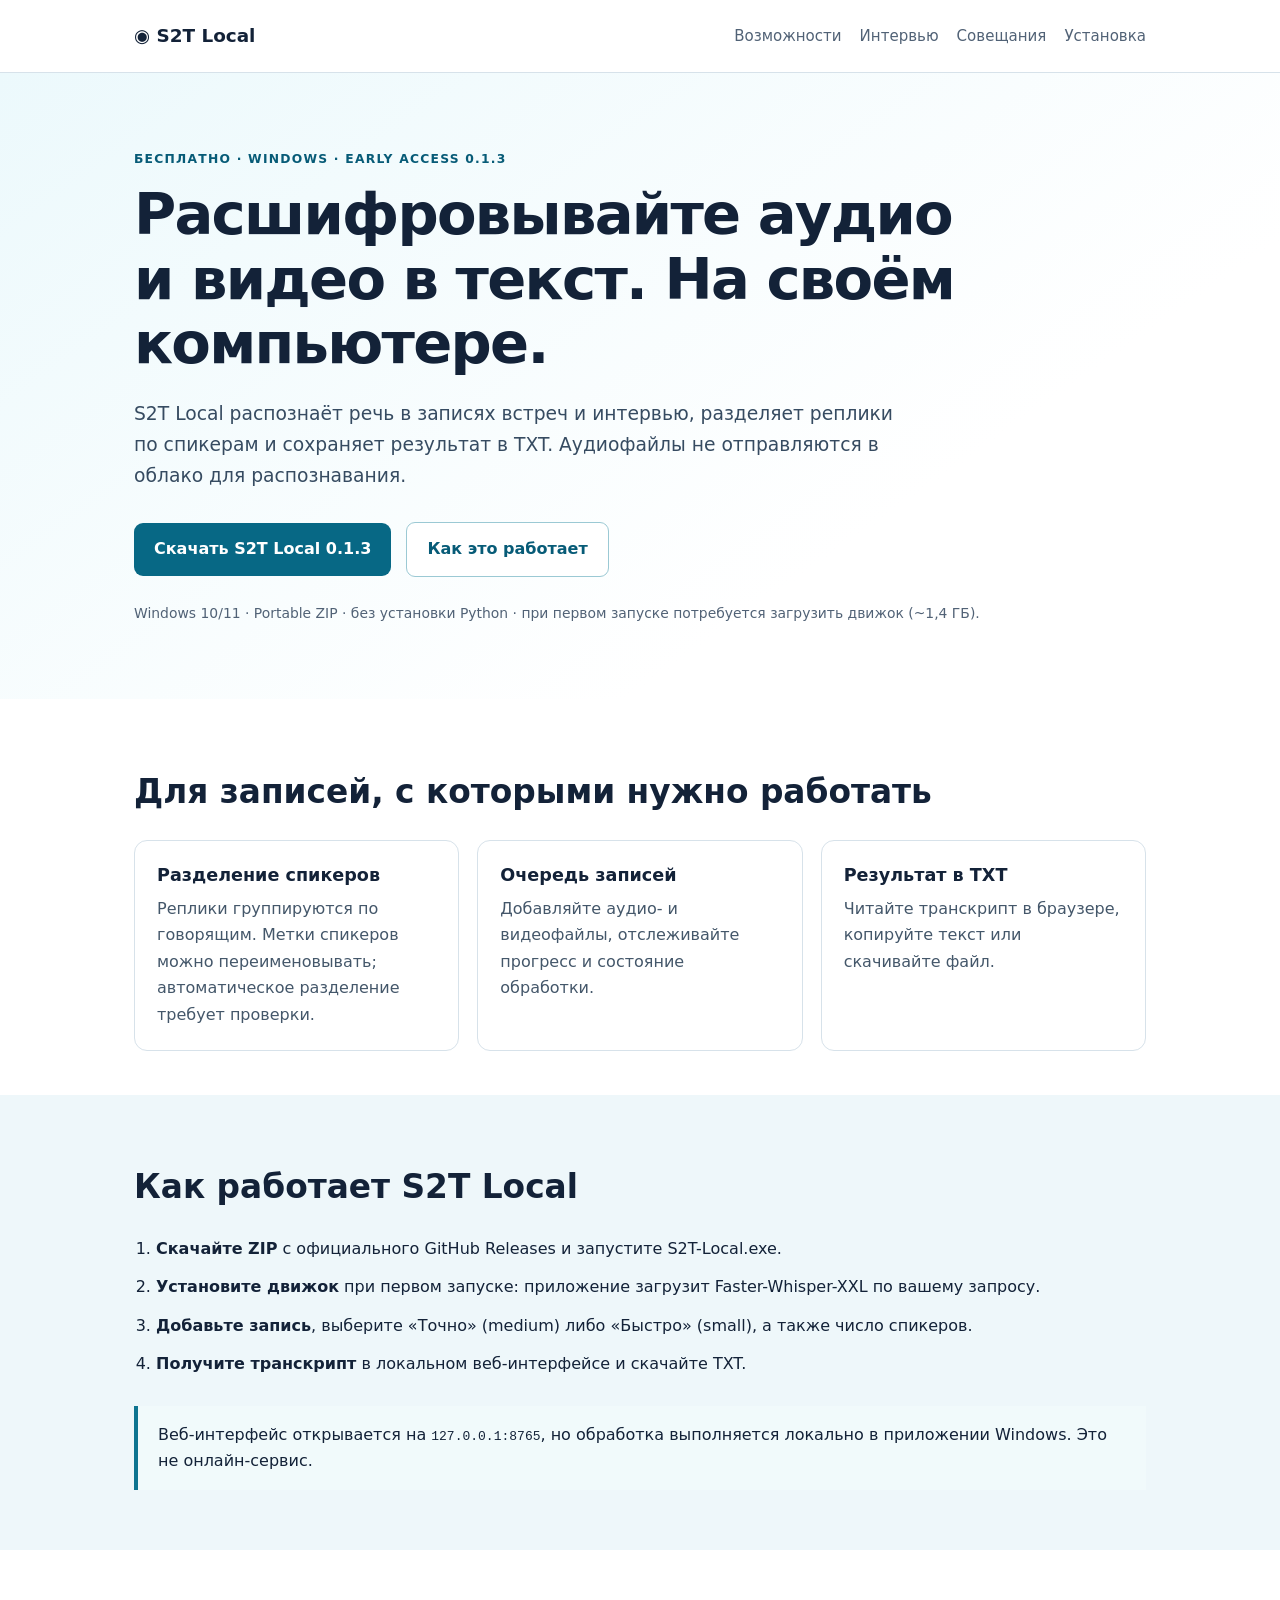
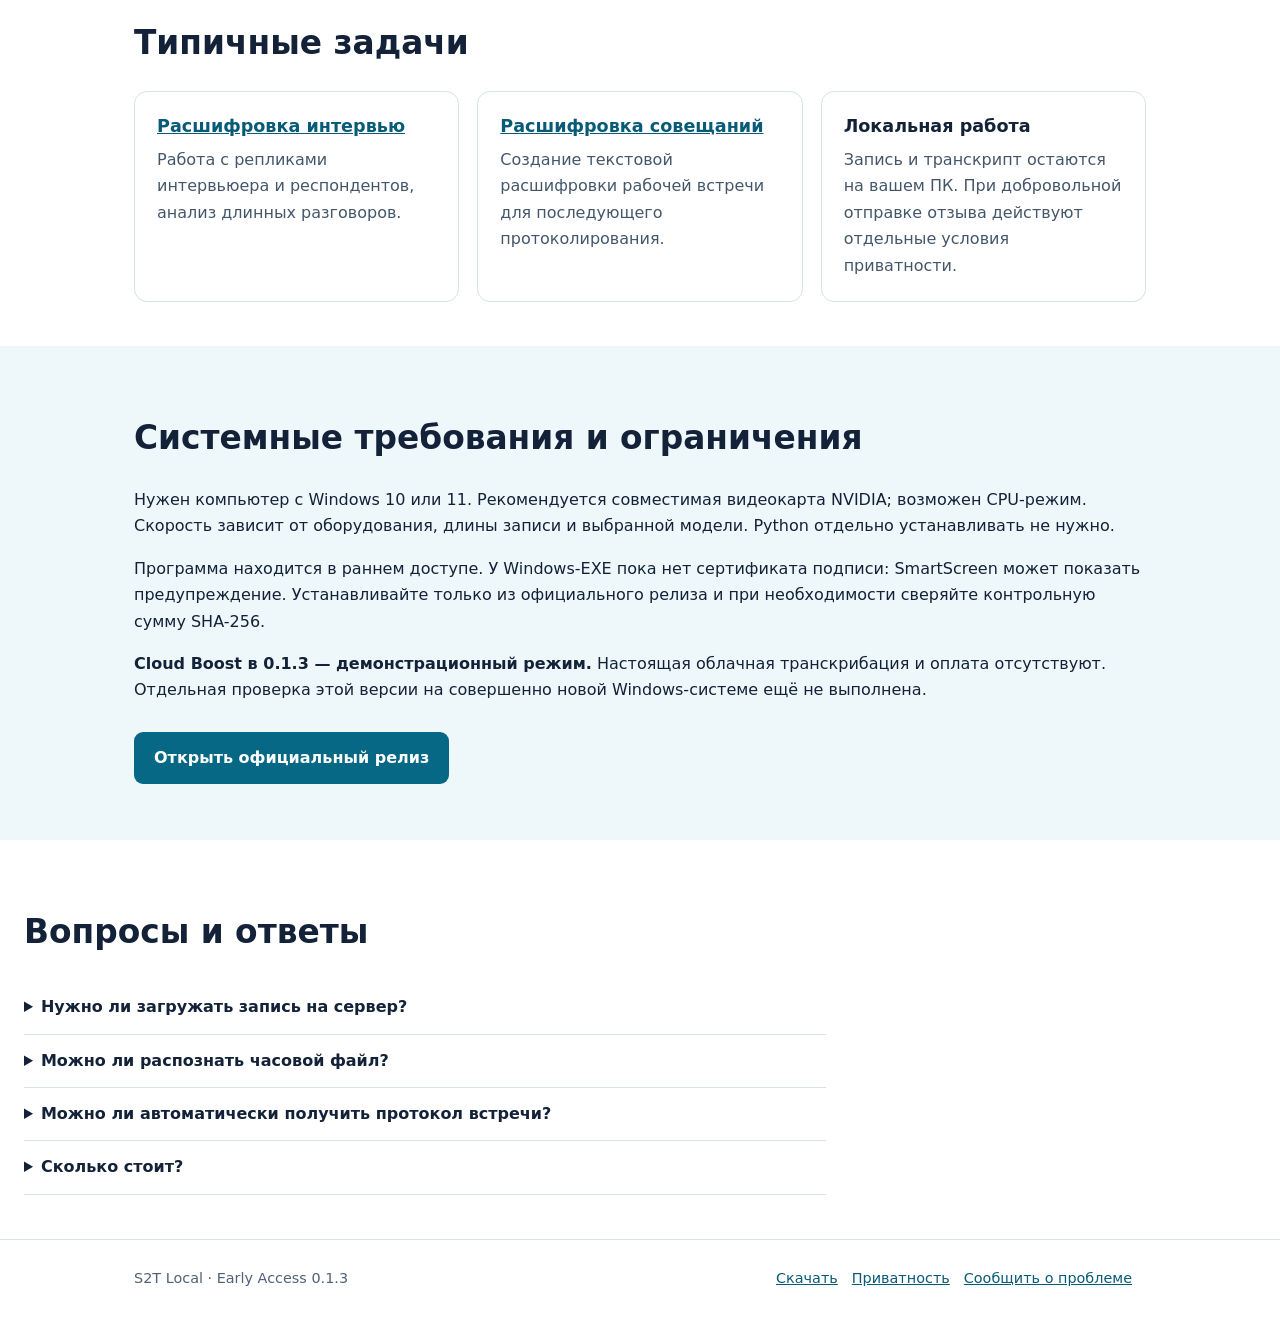
==== docs/index.html @ 8a7aca01 "site: add draft docs/index.html" ====
<!doctype html>
<html lang="ru"><head><meta charset="utf-8"><meta name="viewport" content="width=device-width,initial-scale=1">
<title>Транскрибация аудио и видео локально на Windows — S2T Local</title>
<meta name="description" content="S2T Local: бесплатная транскрибация аудио и видео на Windows с разделением спикеров. Записи обрабатываются на вашем компьютере, без загрузки в облако.">
<link rel="canonical" href="https://octopus-inc.github.io/s2t-local/"><link rel="stylesheet" href="style.css"><meta name="theme-color" content="#076885">
<meta property="og:type" content="website"><meta property="og:title" content="S2T Local — локальная транскрибация аудио и видео"><meta property="og:description" content="Расшифровывайте встречи и интервью на своём Windows-компьютере. Бесплатный Early Access.">
</head><body>
<header class="site-header"><div class="wrap nav"><a class="brand" href="./">◉ S2T Local</a><nav class="navlinks" aria-label="Основная навигация"><a href="#features">Возможности</a><a href="interviews/">Интервью</a><a href="meetings/">Совещания</a><a href="#install">Установка</a></nav></div></header>
<main><div class="hero"><div class="wrap"><div class="eyebrow">Бесплатно · Windows · Early Access 0.1.3</div>
<h1>Расшифровывайте аудио и видео в текст. На своём компьютере.</h1>
<p class="lead">S2T Local распознаёт речь в записях встреч и интервью, разделяет реплики по спикерам и сохраняет результат в TXT. Аудиофайлы не отправляются в облако для распознавания.</p>
<a class="btn" href="https://github.com/Octopus-inc/s2t-local/releases/tag/v0.1.3">Скачать S2T Local 0.1.3</a>
<a class="btn secondary" href="#how">Как это работает</a>
<p class="fine">Windows 10/11 · Portable ZIP · без установки Python · при первом запуске потребуется загрузить движок (~1,4 ГБ).</p>
</div></div>
<section id="features"><div class="wrap"><h2>Для записей, с которыми нужно работать</h2>
<div class="grid"><article class="tile"><h3>Разделение спикеров</h3><p>Реплики группируются по говорящим. Метки спикеров можно переименовывать; автоматическое разделение требует проверки.</p></article>
<article class="tile"><h3>Очередь записей</h3><p>Добавляйте аудио- и видеофайлы, отслеживайте прогресс и состояние обработки.</p></article>
<article class="tile"><h3>Результат в TXT</h3><p>Читайте транскрипт в браузере, копируйте текст или скачивайте файл.</p></article></div></div></section>
<section id="how" class="soft"><div class="wrap"><h2>Как работает S2T Local</h2><ol class="steps">
<li><strong>Скачайте ZIP</strong> с официального GitHub Releases и запустите S2T-Local.exe.</li>
<li><strong>Установите движок</strong> при первом запуске: приложение загрузит Faster-Whisper-XXL по вашему запросу.</li>
<li><strong>Добавьте запись</strong>, выберите «Точно» (medium) либо «Быстро» (small), а также число спикеров.</li>
<li><strong>Получите транскрипт</strong> в локальном веб-интерфейсе и скачайте TXT.</li>
</ol><p class="note">Веб-интерфейс открывается на <code>127.0.0.1:8765</code>, но обработка выполняется локально в приложении Windows. Это не онлайн-сервис.</p></div></section>
<section><div class="wrap"><h2>Типичные задачи</h2><div class="grid">
<article class="tile"><h3><a href="interviews/">Расшифровка интервью</a></h3><p>Работа с репликами интервьюера и респондентов, анализ длинных разговоров.</p></article>
<article class="tile"><h3><a href="meetings/">Расшифровка совещаний</a></h3><p>Создание текстовой расшифровки рабочей встречи для последующего протоколирования.</p></article>
<article class="tile"><h3>Локальная работа</h3><p>Запись и транскрипт остаются на вашем ПК. При добровольной отправке отзыва действуют отдельные условия приватности.</p></article>
</div></div></section>
<section id="install" class="soft"><div class="wrap"><h2>Системные требования и ограничения</h2>
<p>Нужен компьютер с Windows 10 или 11. Рекомендуется совместимая видеокарта NVIDIA; возможен CPU-режим. Скорость зависит от оборудования, длины записи и выбранной модели. Python отдельно устанавливать не нужно.</p>
<p>Программа находится в раннем доступе. У Windows-EXE пока нет сертификата подписи: SmartScreen может показать предупреждение. Устанавливайте только из официального релиза и при необходимости сверяйте контрольную сумму SHA-256.</p>
<p><strong>Cloud Boost в 0.1.3 — демонстрационный режим.</strong> Настоящая облачная транскрибация и оплата отсутствуют. Отдельная проверка этой версии на совершенно новой Windows-системе ещё не выполнена.</p>
<a class="btn" href="https://github.com/Octopus-inc/s2t-local/releases/tag/v0.1.3">Открыть официальный релиз</a></div></section>
<section class="faq"><div class="wrap"><h2>Вопросы и ответы</h2>
<details><summary>Нужно ли загружать запись на сервер?</summary><p>Нет. Для распознавания приложение обрабатывает записи локально. Кнопки Cloud Boost и обратной связи описаны отдельно в политике приватности.</p></details>
<details><summary>Можно ли распознать часовой файл?</summary><p>Да, приложение предназначено в том числе для длинных записей. Скорость и качество зависят от компьютера, записи и выбранного режима.</p></details>
<details><summary>Можно ли автоматически получить протокол встречи?</summary><p>Сейчас S2T Local создаёт транскрипт в TXT. Генерация протокола и списка задач не входит в версию 0.1.3.</p></details>
<details><summary>Сколько стоит?</summary><p>Версия Early Access 0.1.3 доступна бесплатно. Платной транскрибации в приложении сейчас нет.</p></details>
</div></section></main>
<footer class="site-footer"><div class="wrap footrow"><span>S2T Local · Early Access 0.1.3</span><div><a href="https://github.com/Octopus-inc/s2t-local/releases/tag/v0.1.3">Скачать</a><a href="https://github.com/Octopus-inc/s2t-local/blob/main/PRIVACY.md">Приватность</a><a href="https://github.com/Octopus-inc/s2t-local/issues">Сообщить о проблеме</a></div></div></footer>
</body></html>
---- docs/style.css ----
:root{color-scheme:light;--ink:#132238;--muted:#516276;--accent:#0e7490;--soft:#eef7fa;--border:#d7e2ea;--bg:#fff;font-family:system-ui,-apple-system,"Segoe UI",Roboto,Arial,sans-serif}*{box-sizing:border-box}html{scroll-behavior:smooth}body{margin:0;color:var(--ink);background:var(--bg);line-height:1.65}a{color:#075b77}a:focus-visible,button:focus-visible{outline:3px solid #f6ad55;outline-offset:3px}.wrap{max-width:1060px;padding:0 24px;margin:0 auto}.site-header{border-bottom:1px solid var(--border)}.nav{min-height:72px;display:flex;align-items:center;gap:24px;justify-content:space-between}.brand{font-weight:800;color:var(--ink);text-decoration:none;font-size:1.15rem}.navlinks{display:flex;flex-wrap:wrap;gap:18px;font-size:.94rem}.navlinks a{color:var(--muted);text-decoration:none}.navlinks a:hover{text-decoration:underline}.hero{padding:76px 0 60px;background:linear-gradient(145deg,#ecf9fc 0%,#fff 70%)}.eyebrow{text-transform:uppercase;letter-spacing:.1em;font-size:.77rem;font-weight:750;color:#075b77}.hero h1{font-size:clamp(2rem,5vw,3.6rem);line-height:1.12;max-width:830px;margin:14px 0 22px;letter-spacing:-.03em}.lead{font-size:1.17rem;max-width:780px;color:#364b61}.btn{display:inline-block;border-radius:9px;background:#076885;color:#fff;text-decoration:none;padding:13px 20px;font-weight:750;margin:12px 10px 12px 0}.btn:hover{background:#064e63}.btn.secondary{background:#fff;color:#075b77;border:1px solid #9bc9d4}.fine{font-size:.87rem;color:var(--muted)}section{padding:44px 0}h2{font-size:clamp(1.5rem,3vw,2.05rem);line-height:1.3}h3{font-size:1.1rem;line-height:1.4}.grid{display:grid;grid-template-columns:repeat(3,minmax(0,1fr));gap:18px}.tile{padding:22px;border:1px solid var(--border);border-radius:13px;background:#fff}.tile h3{margin:0 0 8px}.tile p{margin:0;color:#44576a}.muted{color:var(--muted)}.soft{background:var(--soft)}.steps{padding-left:22px}.steps li{padding:0 0 12px}.note{border-left:4px solid #0e7490;background:#f1fafb;padding:16px 20px}.faq{max-width:850px}.faq details{border-bottom:1px solid var(--border);padding:13px 0}.faq summary{font-weight:700;cursor:pointer}.site-footer{border-top:1px solid var(--border);padding:27px 0;color:var(--muted);font-size:.9rem}.footrow{display:flex;gap:20px;justify-content:space-between;flex-wrap:wrap}.footrow a{margin-right:14px}.breadcrumb{padding:16px 0 0;font-size:.9rem;color:var(--muted)}@media(max-width:720px){.nav{align-items:flex-start;flex-direction:column;padding:16px 0;gap:8px}.navlinks{gap:12px}.grid{grid-template-columns:1fr}.hero{padding:48px 0 36px}}@media(prefers-reduced-motion:reduce){html{scroll-behavior:auto}}
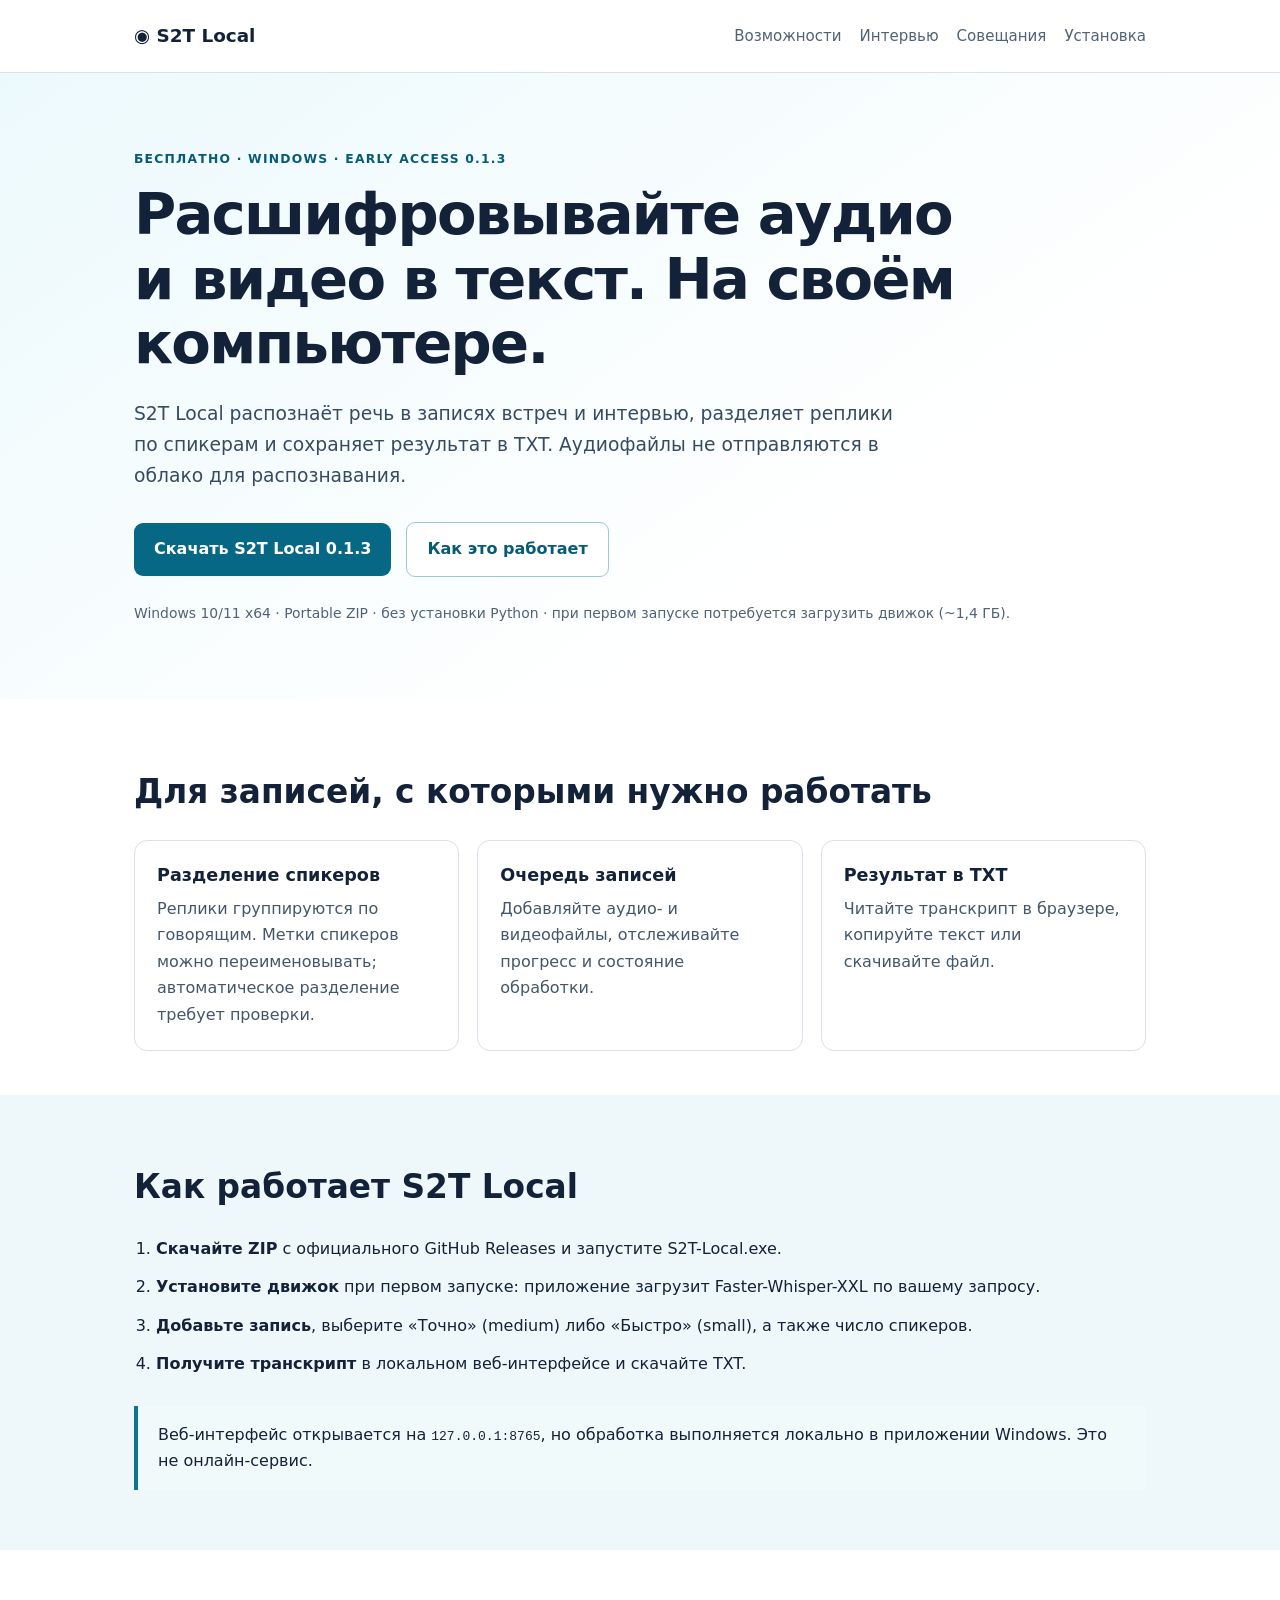
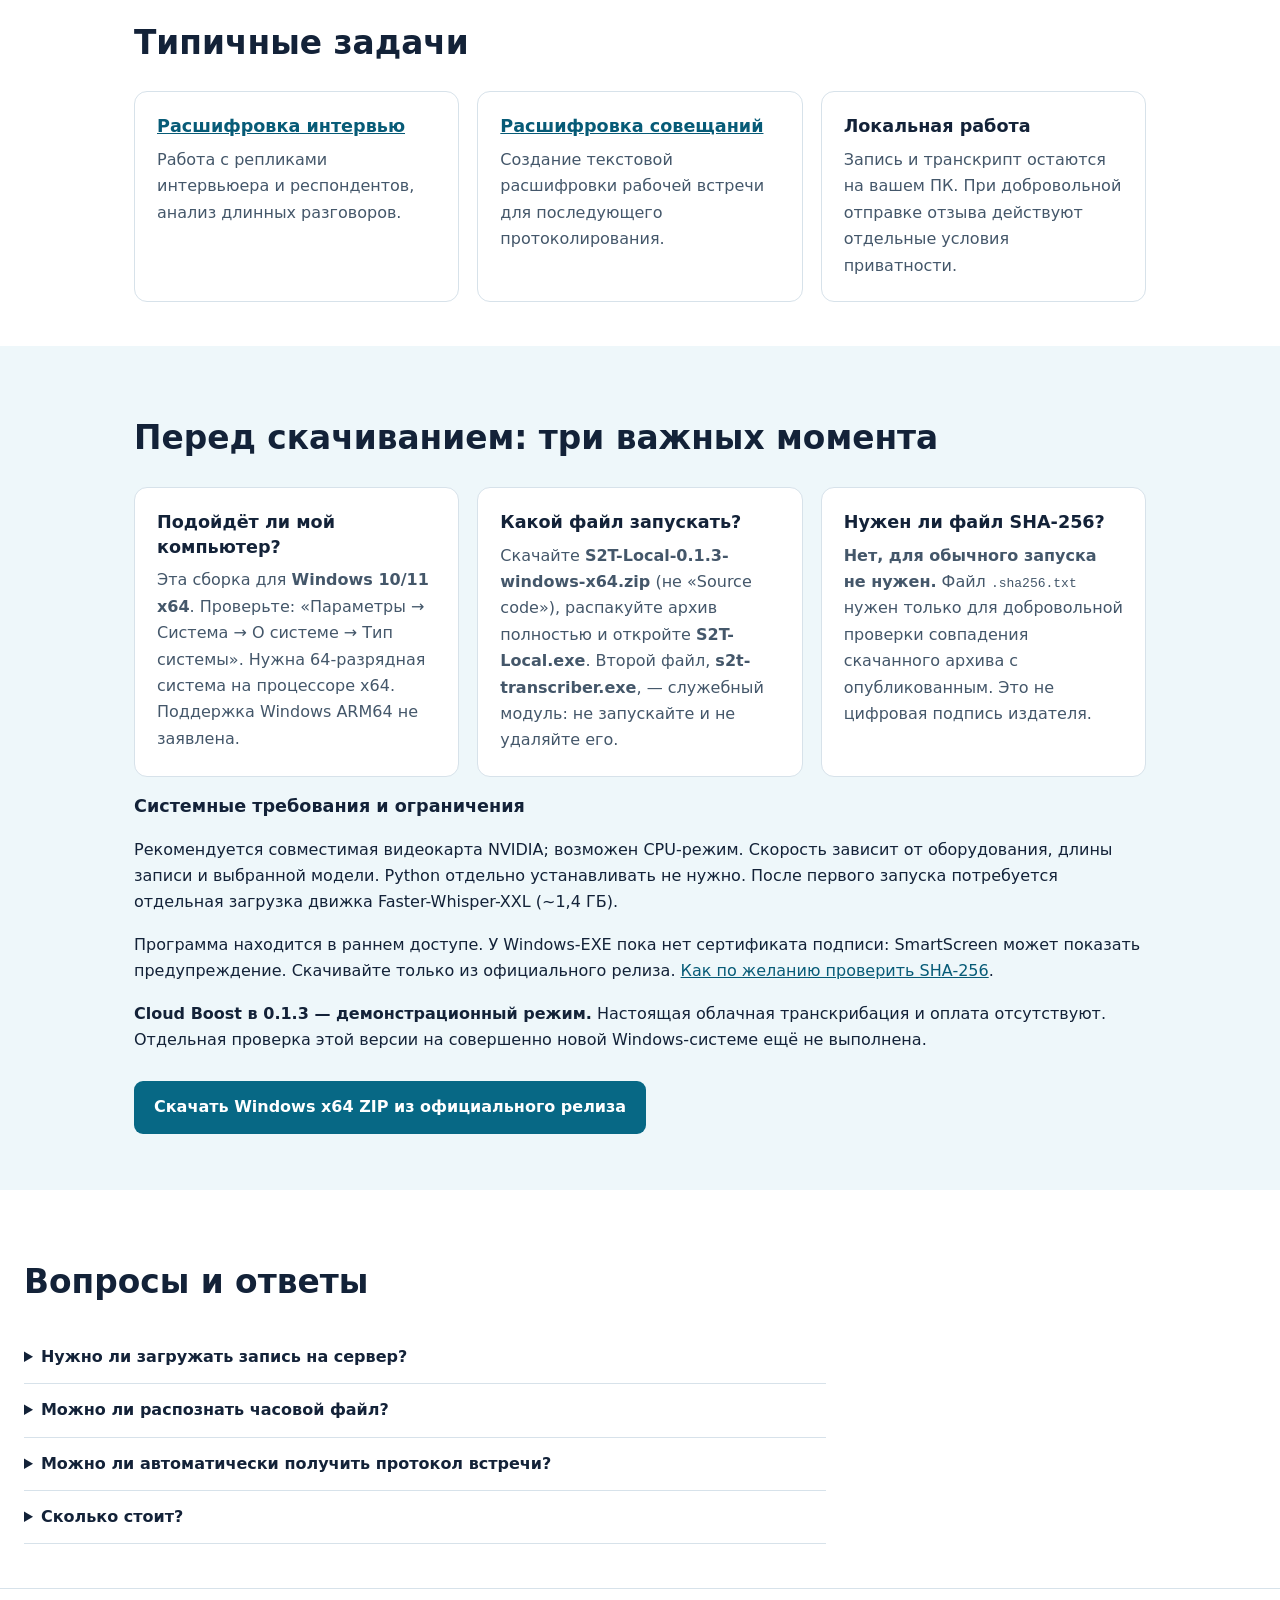
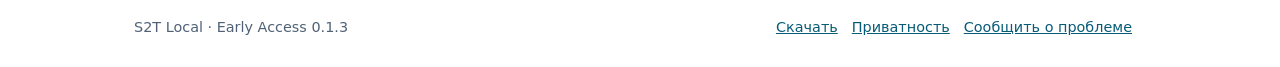
==== commit 274fd703: "site: explain Windows x64, optional SHA-256 and launcher vs CLI helper" ====
--- a/docs/index.html
+++ b/docs/index.html
@@ -1,6 +1,7 @@
 <!doctype html>
 <html lang="ru"><head><meta charset="utf-8"><meta name="viewport" content="width=device-width,initial-scale=1">
 <title>Транскрибация аудио и видео локально на Windows — S2T Local</title>
+<meta name="google-site-verification" content="MWvA-H5uyu-Sj9cpdRj_7tVId9tLUbM_bQyxXhKFnmY" />
 <meta name="description" content="S2T Local: бесплатная транскрибация аудио и видео на Windows с разделением спикеров. Записи обрабатываются на вашем компьютере, без загрузки в облако.">
 <link rel="canonical" href="https://octopus-inc.github.io/s2t-local/"><link rel="stylesheet" href="style.css"><meta name="theme-color" content="#076885">
 <meta property="og:type" content="website"><meta property="og:title" content="S2T Local — локальная транскрибация аудио и видео"><meta property="og:description" content="Расшифровывайте встречи и интервью на своём Windows-компьютере. Бесплатный Early Access.">
@@ -11,7 +12,7 @@
 <p class="lead">S2T Local распознаёт речь в записях встреч и интервью, разделяет реплики по спикерам и сохраняет результат в TXT. Аудиофайлы не отправляются в облако для распознавания.</p>
 <a class="btn" href="https://github.com/Octopus-inc/s2t-local/releases/tag/v0.1.3">Скачать S2T Local 0.1.3</a>
 <a class="btn secondary" href="#how">Как это работает</a>
-<p class="fine">Windows 10/11 · Portable ZIP · без установки Python · при первом запуске потребуется загрузить движок (~1,4 ГБ).</p>
+<p class="fine">Windows 10/11 x64 · Portable ZIP · без установки Python · при первом запуске потребуется загрузить движок (~1,4 ГБ).</p>
 </div></div>
 <section id="features"><div class="wrap"><h2>Для записей, с которыми нужно работать</h2>
 <div class="grid"><article class="tile"><h3>Разделение спикеров</h3><p>Реплики группируются по говорящим. Метки спикеров можно переименовывать; автоматическое разделение требует проверки.</p></article>
@@ -28,11 +29,17 @@
 <article class="tile"><h3><a href="meetings/">Расшифровка совещаний</a></h3><p>Создание текстовой расшифровки рабочей встречи для последующего протоколирования.</p></article>
 <article class="tile"><h3>Локальная работа</h3><p>Запись и транскрипт остаются на вашем ПК. При добровольной отправке отзыва действуют отдельные условия приватности.</p></article>
 </div></div></section>
-<section id="install" class="soft"><div class="wrap"><h2>Системные требования и ограничения</h2>
-<p>Нужен компьютер с Windows 10 или 11. Рекомендуется совместимая видеокарта NVIDIA; возможен CPU-режим. Скорость зависит от оборудования, длины записи и выбранной модели. Python отдельно устанавливать не нужно.</p>
-<p>Программа находится в раннем доступе. У Windows-EXE пока нет сертификата подписи: SmartScreen может показать предупреждение. Устанавливайте только из официального релиза и при необходимости сверяйте контрольную сумму SHA-256.</p>
+<section id="install" class="soft"><div class="wrap"><h2>Перед скачиванием: три важных момента</h2>
+<div class="grid">
+<article class="tile"><h3>Подойдёт ли мой компьютер?</h3><p>Эта сборка для <strong>Windows 10/11 x64</strong>. Проверьте: «Параметры → Система → О системе → Тип системы». Нужна 64-разрядная система на процессоре x64. Поддержка Windows ARM64 не заявлена.</p></article>
+<article class="tile"><h3>Какой файл запускать?</h3><p>Скачайте <strong>S2T-Local-0.1.3-windows-x64.zip</strong> (не «Source code»), распакуйте архив полностью и откройте <strong>S2T-Local.exe</strong>. Второй файл, <strong>s2t-transcriber.exe</strong>, — служебный модуль: не запускайте и не удаляйте его.</p></article>
+<article class="tile"><h3>Нужен ли файл SHA-256?</h3><p><strong>Нет, для обычного запуска не нужен.</strong> Файл <code>.sha256.txt</code> нужен только для добровольной проверки совпадения скачанного архива с опубликованным. Это не цифровая подпись издателя.</p></article>
+</div>
+<h3>Системные требования и ограничения</h3>
+<p>Рекомендуется совместимая видеокарта NVIDIA; возможен CPU-режим. Скорость зависит от оборудования, длины записи и выбранной модели. Python отдельно устанавливать не нужно. После первого запуска потребуется отдельная загрузка движка Faster-Whisper-XXL (~1,4 ГБ).</p>
+<p>Программа находится в раннем доступе. У Windows-EXE пока нет сертификата подписи: SmartScreen может показать предупреждение. Скачивайте только из официального релиза. <a href="https://github.com/Octopus-inc/s2t-local#нужно-ли-проверять-sha-256">Как по желанию проверить SHA-256</a>.</p>
 <p><strong>Cloud Boost в 0.1.3 — демонстрационный режим.</strong> Настоящая облачная транскрибация и оплата отсутствуют. Отдельная проверка этой версии на совершенно новой Windows-системе ещё не выполнена.</p>
-<a class="btn" href="https://github.com/Octopus-inc/s2t-local/releases/tag/v0.1.3">Открыть официальный релиз</a></div></section>
+<a class="btn" href="https://github.com/Octopus-inc/s2t-local/releases/tag/v0.1.3">Скачать Windows x64 ZIP из официального релиза</a></div></section>
 <section class="faq"><div class="wrap"><h2>Вопросы и ответы</h2>
 <details><summary>Нужно ли загружать запись на сервер?</summary><p>Нет. Для распознавания приложение обрабатывает записи локально. Кнопки Cloud Boost и обратной связи описаны отдельно в политике приватности.</p></details>
 <details><summary>Можно ли распознать часовой файл?</summary><p>Да, приложение предназначено в том числе для длинных записей. Скорость и качество зависят от компьютера, записи и выбранного режима.</p></details>
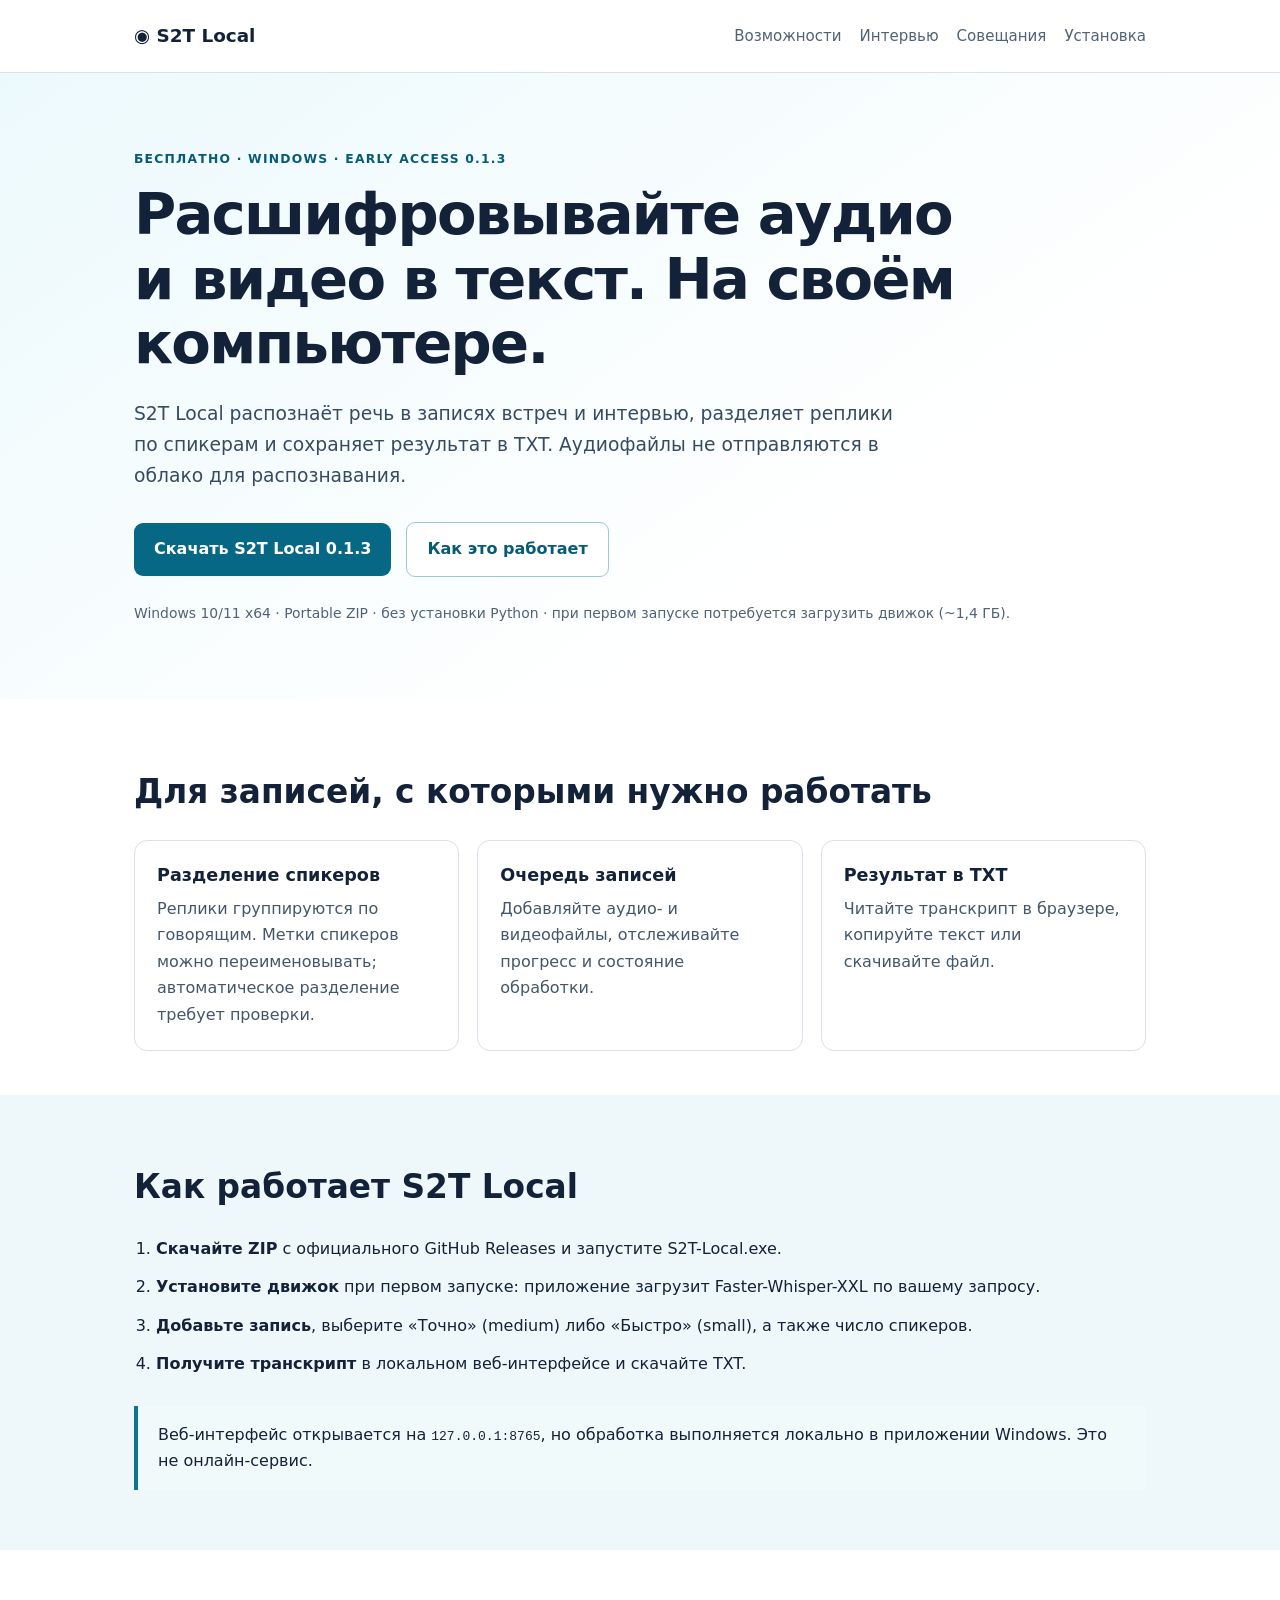
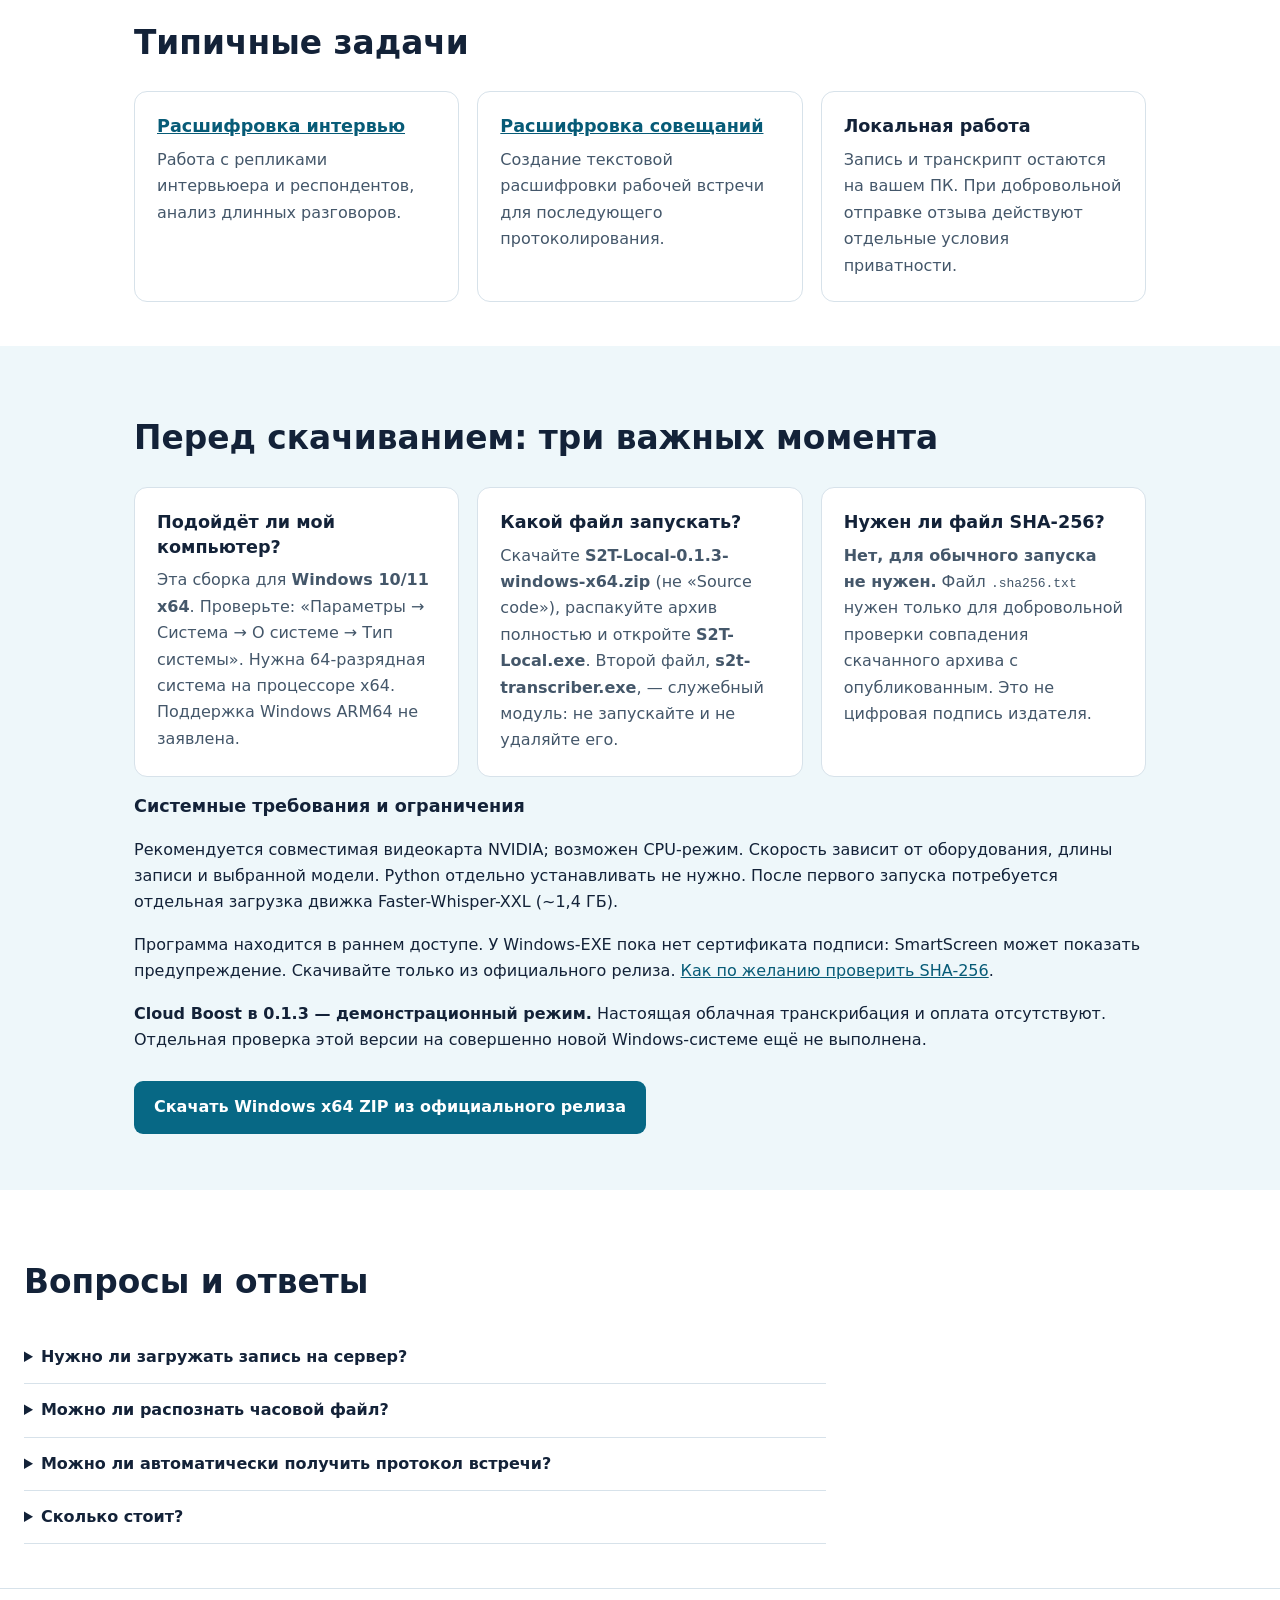
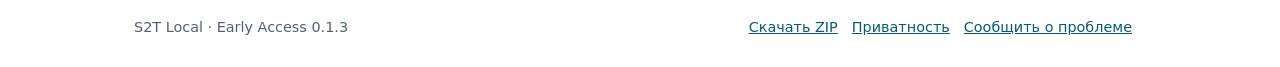
==== commit 39c15f5d: "site(ux): link navigation download directly to one ZIP" ====
--- a/docs/index.html
+++ b/docs/index.html
@@ -10,7 +10,7 @@
 <main><div class="hero"><div class="wrap"><div class="eyebrow">Бесплатно · Windows · Early Access 0.1.3</div>
 <h1>Расшифровывайте аудио и видео в текст. На своём компьютере.</h1>
 <p class="lead">S2T Local распознаёт речь в записях встреч и интервью, разделяет реплики по спикерам и сохраняет результат в TXT. Аудиофайлы не отправляются в облако для распознавания.</p>
-<a class="btn" href="https://github.com/Octopus-inc/s2t-local/releases/tag/v0.1.3">Скачать S2T Local 0.1.3</a>
+<a class="btn" href="https://github.com/Octopus-inc/s2t-local/releases/download/v0.1.3/S2T-Local-0.1.3-windows-x64.zip">Скачать S2T Local 0.1.3</a>
 <a class="btn secondary" href="#how">Как это работает</a>
 <p class="fine">Windows 10/11 x64 · Portable ZIP · без установки Python · при первом запуске потребуется загрузить движок (~1,4 ГБ).</p>
 </div></div>
@@ -39,12 +39,12 @@
 <p>Рекомендуется совместимая видеокарта NVIDIA; возможен CPU-режим. Скорость зависит от оборудования, длины записи и выбранной модели. Python отдельно устанавливать не нужно. После первого запуска потребуется отдельная загрузка движка Faster-Whisper-XXL (~1,4 ГБ).</p>
 <p>Программа находится в раннем доступе. У Windows-EXE пока нет сертификата подписи: SmartScreen может показать предупреждение. Скачивайте только из официального релиза. <a href="https://github.com/Octopus-inc/s2t-local#нужно-ли-проверять-sha-256">Как по желанию проверить SHA-256</a>.</p>
 <p><strong>Cloud Boost в 0.1.3 — демонстрационный режим.</strong> Настоящая облачная транскрибация и оплата отсутствуют. Отдельная проверка этой версии на совершенно новой Windows-системе ещё не выполнена.</p>
-<a class="btn" href="https://github.com/Octopus-inc/s2t-local/releases/tag/v0.1.3">Скачать Windows x64 ZIP из официального релиза</a></div></section>
+<a class="btn" href="https://github.com/Octopus-inc/s2t-local/releases/download/v0.1.3/S2T-Local-0.1.3-windows-x64.zip">Скачать Windows x64 ZIP из официального релиза</a></div></section>
 <section class="faq"><div class="wrap"><h2>Вопросы и ответы</h2>
 <details><summary>Нужно ли загружать запись на сервер?</summary><p>Нет. Для распознавания приложение обрабатывает записи локально. Кнопки Cloud Boost и обратной связи описаны отдельно в политике приватности.</p></details>
 <details><summary>Можно ли распознать часовой файл?</summary><p>Да, приложение предназначено в том числе для длинных записей. Скорость и качество зависят от компьютера, записи и выбранного режима.</p></details>
 <details><summary>Можно ли автоматически получить протокол встречи?</summary><p>Сейчас S2T Local создаёт транскрипт в TXT. Генерация протокола и списка задач не входит в версию 0.1.3.</p></details>
 <details><summary>Сколько стоит?</summary><p>Версия Early Access 0.1.3 доступна бесплатно. Платной транскрибации в приложении сейчас нет.</p></details>
 </div></section></main>
-<footer class="site-footer"><div class="wrap footrow"><span>S2T Local · Early Access 0.1.3</span><div><a href="https://github.com/Octopus-inc/s2t-local/releases/tag/v0.1.3">Скачать</a><a href="https://github.com/Octopus-inc/s2t-local/blob/main/PRIVACY.md">Приватность</a><a href="https://github.com/Octopus-inc/s2t-local/issues">Сообщить о проблеме</a></div></div></footer>
+<footer class="site-footer"><div class="wrap footrow"><span>S2T Local · Early Access 0.1.3</span><div><a href="https://github.com/Octopus-inc/s2t-local/releases/download/v0.1.3/S2T-Local-0.1.3-windows-x64.zip">Скачать ZIP</a><a href="https://github.com/Octopus-inc/s2t-local/blob/main/PRIVACY.md">Приватность</a><a href="https://github.com/Octopus-inc/s2t-local/issues">Сообщить о проблеме</a></div></div></footer>
 </body></html>
